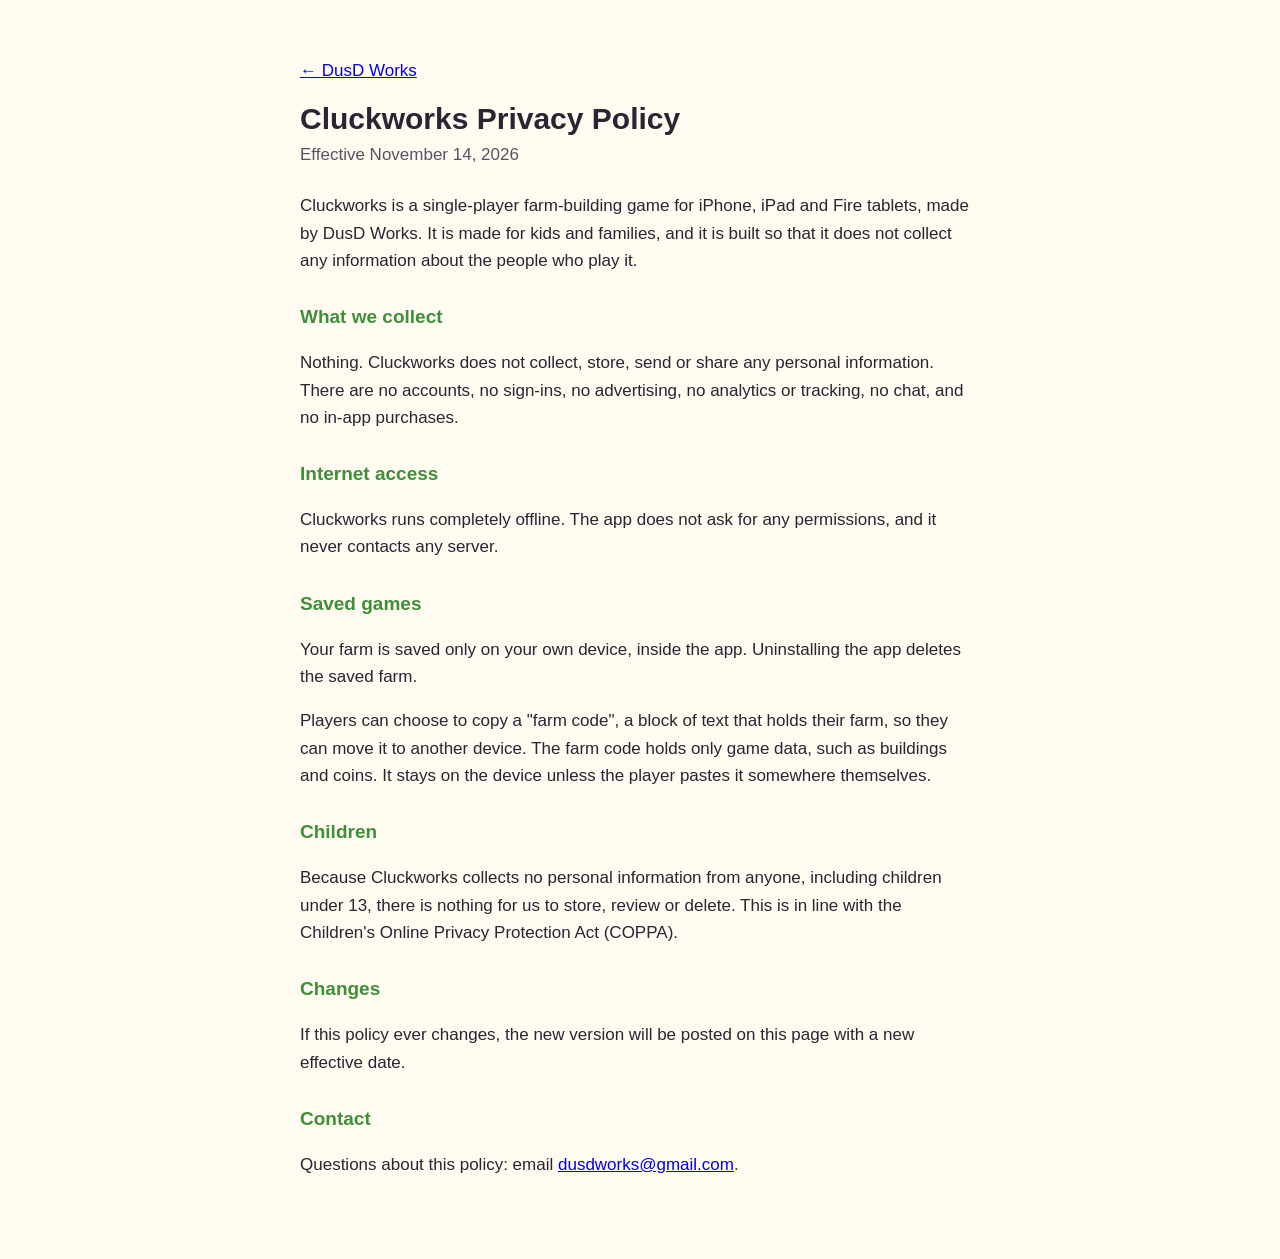
==== cluckworks/privacy/index.html @ 9c7b33c2 "Host the Cluckworks privacy policy on the studio site The Cluckworks repo is going private, so its G" ====
<!doctype html>
<html lang="en">
<head>
<meta charset="utf-8">
<meta name="viewport" content="width=device-width,initial-scale=1">
<title>Cluckworks Privacy Policy</title>
<link rel="icon" href="../../assets/dw.svg" type="image/svg+xml">
<style>
  :root{--ink:#2A2433;--soft:#5B5165;--paper:#FFFBF0;--leaf:#3F8F3A}
  body{margin:0;background:var(--paper);color:var(--ink);font:17px/1.6 -apple-system,BlinkMacSystemFont,"Segoe UI",Roboto,Helvetica,Arial,sans-serif}
  main{max-width:680px;margin:0 auto;padding:40px 16px 64px}
  h1{font-size:30px;line-height:1.2;margin:0 0 4px}
  h2{font-size:19px;margin:28px 0 6px;color:var(--leaf)}
  .date{color:var(--soft);margin:0 0 24px}
  ul{padding-left:22px}
</style>
</head>
<body>
<main>
  <p><a href="../../">&larr; DusD Works</a></p>
  <h1>Cluckworks Privacy Policy</h1>
  <p class="date">Effective November 14, 2026</p>

  <p>Cluckworks is a single-player farm-building game for iPhone, iPad and Fire tablets, made by DusD Works. It is made for kids and families, and it is built so that it does not collect any information about the people who play it.</p>

  <h2>What we collect</h2>
  <p>Nothing. Cluckworks does not collect, store, send or share any personal information. There are no accounts, no sign-ins, no advertising, no analytics or tracking, no chat, and no in-app purchases.</p>

  <h2>Internet access</h2>
  <p>Cluckworks runs completely offline. The app does not ask for any permissions, and it never contacts any server.</p>

  <h2>Saved games</h2>
  <p>Your farm is saved only on your own device, inside the app. Uninstalling the app deletes the saved farm.</p>
  <p>Players can choose to copy a "farm code", a block of text that holds their farm, so they can move it to another device. The farm code holds only game data, such as buildings and coins. It stays on the device unless the player pastes it somewhere themselves.</p>

  <h2>Children</h2>
  <p>Because Cluckworks collects no personal information from anyone, including children under 13, there is nothing for us to store, review or delete. This is in line with the Children's Online Privacy Protection Act (COPPA).</p>

  <h2>Changes</h2>
  <p>If this policy ever changes, the new version will be posted on this page with a new effective date.</p>

  <h2>Contact</h2>
  <p>Questions about this policy: email <a href="mailto:dusdworks@gmail.com">dusdworks@gmail.com</a>.</p>
</main>
</body>
</html>
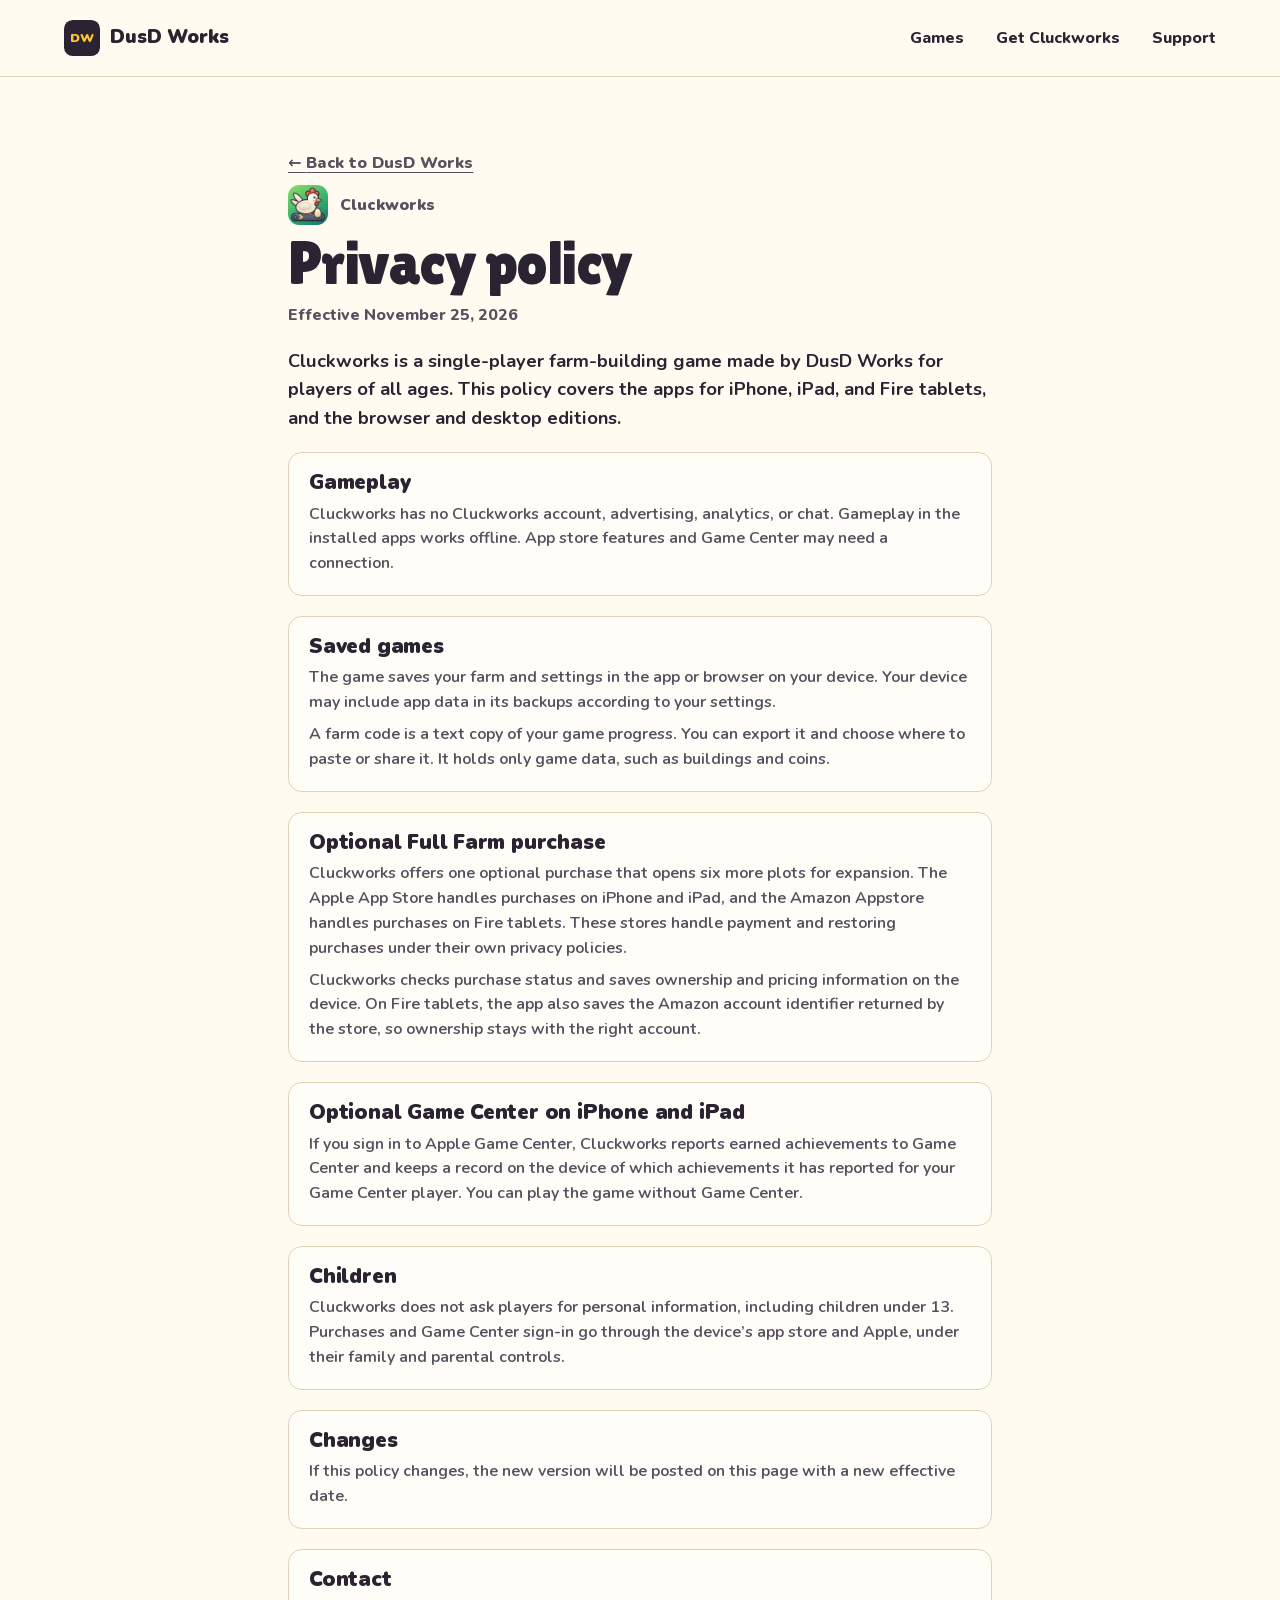
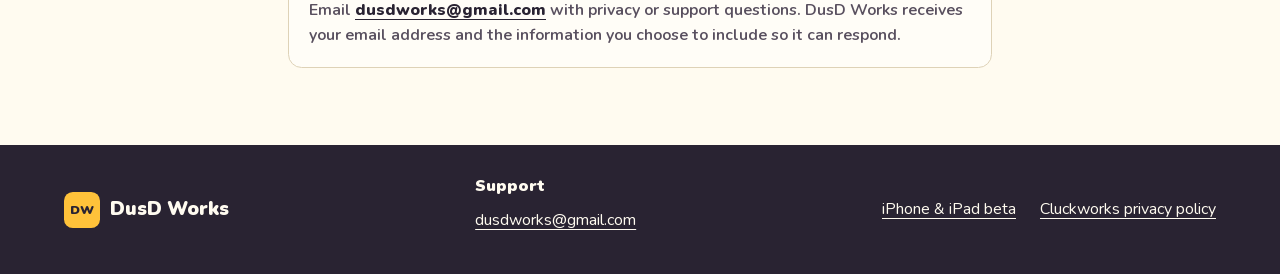
==== commit b936eeed: "Sync the studio site with where Cluckworks is now Drop the dead browser play and Fire APK links, add" ====
--- a/cluckworks/privacy/index.html
+++ b/cluckworks/privacy/index.html
@@ -1,46 +1,90 @@
 <!doctype html>
 <html lang="en">
 <head>
-<meta charset="utf-8">
-<meta name="viewport" content="width=device-width,initial-scale=1">
-<title>Cluckworks Privacy Policy</title>
-<link rel="icon" href="../../assets/dw.svg" type="image/svg+xml">
-<style>
-  :root{--ink:#2A2433;--soft:#5B5165;--paper:#FFFBF0;--leaf:#3F8F3A}
-  body{margin:0;background:var(--paper);color:var(--ink);font:17px/1.6 -apple-system,BlinkMacSystemFont,"Segoe UI",Roboto,Helvetica,Arial,sans-serif}
-  main{max-width:680px;margin:0 auto;padding:40px 16px 64px}
-  h1{font-size:30px;line-height:1.2;margin:0 0 4px}
-  h2{font-size:19px;margin:28px 0 6px;color:var(--leaf)}
-  .date{color:var(--soft);margin:0 0 24px}
-  ul{padding-left:22px}
-</style>
+  <meta charset="utf-8">
+  <meta name="viewport" content="width=device-width, initial-scale=1">
+  <meta name="theme-color" content="#fffbf0">
+  <title>Cluckworks Privacy Policy | DusD Works</title>
+  <meta name="description" content="How Cluckworks handles your information: no accounts, ads, analytics, or chat. Your farm saves on your device.">
+  <link rel="canonical" href="https://dusd24.github.io/dusd-works/cluckworks/privacy/">
+  <link rel="icon" href="../../assets/dw.svg" type="image/svg+xml">
+  <link rel="stylesheet" href="../../site.css">
 </head>
-<body>
-<main>
-  <p><a href="../../">&larr; DusD Works</a></p>
-  <h1>Cluckworks Privacy Policy</h1>
-  <p class="date">Effective November 14, 2026</p>
+<body id="top">
+  <a class="skip-link" href="#main">Skip to content</a>
+  <header class="site-header">
+    <div class="wrap header-inner">
+      <a class="wordmark" href="../../"><span class="mark" aria-hidden="true">DW</span>DusD Works</a>
+      <nav aria-label="Main navigation">
+        <a href="../../#games">Games</a>
+        <a href="../../#get">Get Cluckworks</a>
+        <a href="#support">Support</a>
+      </nav>
+    </div>
+  </header>
 
-  <p>Cluckworks is a single-player farm-building game for iPhone, iPad and Fire tablets, made by DusD Works. It is made for kids and families, and it is built so that it does not collect any information about the people who play it.</p>
+  <main id="main" class="doc">
+    <div class="wrap doc-inner">
+      <a class="back" href="../../"><span aria-hidden="true">←&nbsp;</span>Back to DusD Works</a>
+      <div class="game-label">
+        <img src="../../assets/media/cluckworks-icon.webp" width="40" height="40" alt="">
+        <span>Cluckworks</span>
+      </div>
+      <h1>Privacy policy</h1>
+      <p class="updated">Effective November 25, 2026</p>
+      <p class="lead">Cluckworks is a single-player farm-building game made by DusD Works for players of all ages. This policy covers the apps for iPhone, iPad, and Fire tablets, and the browser and desktop editions.</p>
 
-  <h2>What we collect</h2>
-  <p>Nothing. Cluckworks does not collect, store, send or share any personal information. There are no accounts, no sign-ins, no advertising, no analytics or tracking, no chat, and no in-app purchases.</p>
+      <section aria-labelledby="gameplay">
+        <h2 id="gameplay">Gameplay</h2>
+        <p>Cluckworks has no Cluckworks account, advertising, analytics, or chat. Gameplay in the installed apps works offline. App store features and Game Center may need a connection.</p>
+      </section>
 
-  <h2>Internet access</h2>
-  <p>Cluckworks runs completely offline. The app does not ask for any permissions, and it never contacts any server.</p>
+      <section aria-labelledby="saves">
+        <h2 id="saves">Saved games</h2>
+        <p>The game saves your farm and settings in the app or browser on your device. Your device may include app data in its backups according to your settings.</p>
+        <p>A farm code is a text copy of your game progress. You can export it and choose where to paste or share it. It holds only game data, such as buildings and coins.</p>
+      </section>
 
-  <h2>Saved games</h2>
-  <p>Your farm is saved only on your own device, inside the app. Uninstalling the app deletes the saved farm.</p>
-  <p>Players can choose to copy a "farm code", a block of text that holds their farm, so they can move it to another device. The farm code holds only game data, such as buildings and coins. It stays on the device unless the player pastes it somewhere themselves.</p>
+      <section aria-labelledby="purchase">
+        <h2 id="purchase">Optional Full Farm purchase</h2>
+        <p>Cluckworks offers one optional purchase that opens six more plots for expansion. The Apple App Store handles purchases on iPhone and iPad, and the Amazon Appstore handles purchases on Fire tablets. These stores handle payment and restoring purchases under their own privacy policies.</p>
+        <p>Cluckworks checks purchase status and saves ownership and pricing information on the device. On Fire tablets, the app also saves the Amazon account identifier returned by the store, so ownership stays with the right account.</p>
+      </section>
 
-  <h2>Children</h2>
-  <p>Because Cluckworks collects no personal information from anyone, including children under 13, there is nothing for us to store, review or delete. This is in line with the Children's Online Privacy Protection Act (COPPA).</p>
+      <section aria-labelledby="game-center">
+        <h2 id="game-center">Optional Game Center on iPhone and iPad</h2>
+        <p>If you sign in to Apple Game Center, Cluckworks reports earned achievements to Game Center and keeps a record on the device of which achievements it has reported for your Game Center player. You can play the game without Game Center.</p>
+      </section>
 
-  <h2>Changes</h2>
-  <p>If this policy ever changes, the new version will be posted on this page with a new effective date.</p>
+      <section aria-labelledby="children">
+        <h2 id="children">Children</h2>
+        <p>Cluckworks does not ask players for personal information, including children under 13. Purchases and Game Center sign-in go through the device’s app store and Apple, under their family and parental controls.</p>
+      </section>
 
-  <h2>Contact</h2>
-  <p>Questions about this policy: email <a href="mailto:dusdworks@gmail.com">dusdworks@gmail.com</a>.</p>
-</main>
+      <section aria-labelledby="changes">
+        <h2 id="changes">Changes</h2>
+        <p>If this policy changes, the new version will be posted on this page with a new effective date.</p>
+      </section>
+
+      <section aria-labelledby="contact">
+        <h2 id="contact">Contact</h2>
+        <p>Email <a href="mailto:dusdworks@gmail.com">dusdworks@gmail.com</a> with privacy or support questions. DusD Works receives your email address and the information you choose to include so it can respond.</p>
+      </section>
+    </div>
+  </main>
+
+  <footer id="support" class="site-footer">
+    <div class="wrap footer-inner">
+      <a class="wordmark" href="../../"><span class="mark" aria-hidden="true">DW</span>DusD Works</a>
+      <div class="footer-support">
+        <h2>Support</h2>
+        <a href="mailto:dusdworks@gmail.com">dusdworks@gmail.com</a>
+      </div>
+      <div class="footer-links">
+        <a href="https://testflight.apple.com/join/qPsj7JEH">iPhone &amp; iPad beta</a>
+        <a href="./" aria-current="page">Cluckworks privacy policy</a>
+      </div>
+    </div>
+  </footer>
 </body>
 </html>
--- a/site.css
+++ b/site.css
@@ -0,0 +1,234 @@
+@font-face {
+  font-family: Nunito;
+  src: url("assets/fonts/Nunito-latin.woff2") format("woff2");
+  font-weight: 200 1000;
+  font-display: swap;
+}
+
+@font-face {
+  font-family: "Lilita One";
+  src: url("assets/fonts/LilitaOne-latin.woff2") format("woff2");
+  font-display: swap;
+}
+
+:root {
+  color-scheme: light;
+  --ink: #292332;
+  --muted: #59505f;
+  --paper: #fffbf0;
+  --cream: #faf0d8;
+  --line: #ded2b7;
+  --yellow: #ffc23a;
+  --focus: #67449a;
+  font-family: Nunito, system-ui, sans-serif;
+  color: var(--ink);
+  background: var(--paper);
+}
+
+* { box-sizing: border-box; }
+body { margin: 0; line-height: 1.55; }
+a { color: inherit; text-underline-offset: .24em; }
+a:hover { text-decoration-thickness: 2px; }
+img { display: block; max-width: 100%; height: auto; }
+[hidden] { display: none !important; }
+:focus-visible { outline: 3px solid var(--focus); outline-offset: 4px; }
+.wrap { width: min(100% - 2.5rem, 72rem); margin-inline: auto; }
+
+.skip-link {
+  position: absolute;
+  z-index: 2;
+  padding: .75rem 1rem;
+  color: var(--ink);
+  background: var(--yellow);
+  transform: translateY(-150%);
+}
+
+.skip-link:focus { transform: translateY(0); }
+.site-header { border-bottom: 1px solid var(--line); }
+.header-inner, .footer-inner { display: flex; align-items: center; justify-content: space-between; gap: 1rem 2rem; }
+.header-inner { min-height: 4.75rem; }
+.wordmark { display: inline-flex; align-items: center; gap: .65rem; font-size: 1.18rem; font-weight: 950; text-decoration: none; white-space: nowrap; }
+.mark { display: grid; place-items: center; width: 2.25rem; height: 2.25rem; border-radius: .55rem; background: var(--ink); color: var(--yellow); font-size: .78rem; letter-spacing: -.035em; }
+nav { display: flex; gap: clamp(.8rem, 3vw, 2rem); }
+nav a { display: grid; align-items: center; min-height: 44px; font-weight: 800; text-decoration: none; }
+nav a:hover { text-decoration: underline; }
+
+.hero {
+  border-bottom: 1px solid var(--line);
+  background-color: var(--cream);
+  background-image:
+    linear-gradient(90deg, #7453370b 1px, transparent 1px),
+    linear-gradient(#7453370b 1px, transparent 1px);
+  background-size: 2.25rem 2.25rem;
+}
+
+.hero-grid {
+  display: grid;
+  grid-template-columns: minmax(0, .84fr) minmax(0, 1.16fr);
+  align-items: center;
+  gap: clamp(2.25rem, 4.5vw, 4rem);
+  padding-block: clamp(3rem, 6.8vw, 6.5rem);
+}
+
+.game-label { display: flex; align-items: center; gap: .75rem; color: var(--muted); font-weight: 900; }
+.game-label img { border-radius: .7rem; }
+h1, h2, h3, p, figure { margin: 0; }
+h1 {
+  margin-top: .7rem;
+  font: 400 clamp(3.2rem, 6.8vw, 6rem)/.99 "Lilita One", Nunito, sans-serif;
+  letter-spacing: -.025em;
+}
+
+.tagline { max-width: 25rem; margin-top: .9rem; font-size: clamp(1.4rem, 2.4vw, 2rem); font-weight: 950; line-height: 1.15; }
+.intro { max-width: 29rem; margin-top: .85rem; color: var(--muted); font-size: 1.03rem; font-weight: 650; }
+.play-link {
+  display: inline-flex;
+  align-items: center;
+  justify-content: center;
+  gap: .85rem;
+  min-height: 3.25rem;
+  margin-top: 1.55rem;
+  padding: .55rem 1rem;
+  border: 2px solid var(--ink);
+  border-radius: .65rem;
+  background: var(--yellow);
+  box-shadow: 0 4px 0 var(--ink);
+  font-weight: 950;
+  text-decoration: none;
+}
+
+.play-link:hover { background: #ffd46c; }
+.play-link span { font-size: 1.25rem; }
+.download-link { display: table; margin-top: .9rem; padding-block: .4rem; color: var(--muted); font-size: .94rem; font-weight: 800; }
+.video-frame {
+  overflow: hidden;
+  aspect-ratio: 16 / 9;
+  border: 3px solid var(--ink);
+  border-radius: 1rem;
+  background: var(--ink);
+  box-shadow: 0 6px 0 #29233222;
+}
+
+.trailer-launch { position: relative; display: block; width: 100%; height: 100%; text-decoration: none; }
+.trailer-launch[role="button"] { cursor: pointer; }
+.trailer-launch img { width: 100%; height: 100%; object-fit: cover; }
+.watch {
+  position: absolute;
+  bottom: .85rem;
+  left: .85rem;
+  display: inline-flex;
+  align-items: center;
+  gap: .4rem;
+  min-height: 44px;
+  padding: .45rem .75rem;
+  border: 1px solid #ffffff45;
+  border-radius: .6rem;
+  background: var(--ink);
+  color: white;
+  font-weight: 900;
+}
+
+.play-icon { color: var(--yellow); font-size: .85em; }
+.duration { font-size: .85em; font-weight: 750; color: #eee1c7; }
+.trailer-launch:hover .watch { background: #433650; }
+.trailer-launch:focus-visible, video:focus-visible { outline: 4px solid var(--yellow); outline-offset: -5px; }
+video { display: block; width: 100%; height: 100%; }
+.trailer-error { margin-top: .7rem; }
+.trailer-description { margin-top: .75rem; color: var(--muted); font-size: .93rem; }
+.trailer-description summary { width: fit-content; padding-block: .35rem; cursor: pointer; font-weight: 800; }
+.trailer-description p { max-width: 64ch; margin-top: .35rem; }
+
+.farm { padding-block: clamp(2.75rem, 5vw, 4.5rem); }
+h2 { font-size: clamp(1.55rem, 3vw, 2.4rem); font-weight: 950; line-height: 1.13; letter-spacing: -.025em; }
+.farm-grid { display: grid; grid-template-columns: repeat(3, minmax(0, 1fr)); gap: 1.25rem; margin-top: 1.35rem; }
+.farm-grid figure { overflow: hidden; border: 1px solid var(--line); border-radius: .85rem; background: #fffdf7; }
+.farm-grid img { width: 100%; border-bottom: 1px solid var(--line); }
+figcaption { padding: 1rem 1.1rem 1.2rem; }
+figcaption h3 { font-size: 1.15rem; font-weight: 950; line-height: 1.25; }
+figcaption p { margin-top: .35rem; color: var(--muted); font-weight: 650; }
+.in-development { border-top: 1px solid var(--line); }
+.development-inner { padding-block: clamp(2.5rem, 5vw, 4.1rem); }
+.development-grid { display: grid; grid-template-columns: repeat(2, minmax(0, 1fr)); gap: 1.25rem; margin-top: 1.35rem; }
+.development-card {
+  display: grid;
+  grid-template-rows: auto 1fr auto;
+  justify-items: start;
+  gap: .5rem;
+  padding: clamp(1.1rem, 2.3vw, 1.7rem);
+  border: 1px solid var(--line);
+  border-radius: .85rem;
+  background: #fffdf7;
+}
+.development-card h3 { font-size: clamp(1.25rem, 2.5vw, 1.6rem); font-weight: 950; line-height: 1.2; }
+.development-card p { max-width: 48ch; color: var(--muted); font-weight: 650; }
+.development-card a { display: inline-flex; align-items: center; gap: .4rem; min-height: 44px; font-weight: 900; }
+.studio { border-top: 1px solid var(--line); background: var(--cream); }
+.studio-inner { display: grid; grid-template-columns: minmax(0, .8fr) minmax(0, 1.2fr); align-items: start; gap: .8rem 2rem; padding-block: clamp(2.5rem, 5vw, 4.1rem); }
+.studio p { max-width: 53ch; color: var(--muted); font-size: 1.12rem; font-weight: 700; }
+.site-footer { padding-block: 2rem; background: var(--ink); color: var(--paper); }
+.site-footer a:focus-visible { outline-color: var(--yellow); }
+.site-footer .mark { background: var(--yellow); color: var(--ink); }
+.site-footer h2 { margin-bottom: .2rem; font-size: 1rem; letter-spacing: normal; }
+.site-footer a:not(.wordmark) { display: inline-flex; align-items: center; min-height: 44px; }
+
+.store-note { margin-top: .95rem; color: var(--muted); font-size: .94rem; font-weight: 750; }
+.store-note a { display: inline-block; padding-block: .3rem; font-weight: 850; color: var(--ink); }
+
+.facts { display: grid; grid-template-columns: repeat(4, minmax(0, 1fr)); gap: 1.25rem; margin: 1.5rem 0 0; padding: 0; list-style: none; }
+.facts li { padding: .85rem 1.1rem; border: 1px dashed var(--line); border-radius: .85rem; color: var(--muted); font-weight: 750; }
+.facts strong { display: block; color: var(--ink); font: 400 2rem/1.05 "Lilita One", Nunito, sans-serif; }
+
+.get { border-top: 1px solid var(--line); background: var(--cream); }
+.get-inner { padding-block: clamp(2.5rem, 5vw, 4.1rem); }
+.get-intro { max-width: 58ch; margin-top: .6rem; color: var(--muted); font-size: 1.08rem; font-weight: 700; }
+.platform-grid { display: grid; grid-template-columns: repeat(3, minmax(0, 1fr)); gap: 1.25rem; margin-top: 1.35rem; }
+.platform-card {
+  display: grid;
+  grid-template-rows: auto auto 1fr auto;
+  justify-items: start;
+  gap: .5rem;
+  padding: clamp(1.1rem, 2.3vw, 1.5rem);
+  border: 1px solid var(--line);
+  border-radius: .85rem;
+  background: #fffdf7;
+}
+.platform-card h3 { font-size: clamp(1.25rem, 2.5vw, 1.5rem); font-weight: 950; line-height: 1.2; }
+.platform-card p { color: var(--muted); font-weight: 650; }
+.platform-card a { display: inline-flex; align-items: center; gap: .4rem; min-height: 44px; font-weight: 900; }
+.status { padding: .15rem .6rem; border: 1.5px solid var(--ink); border-radius: 99rem; font-size: .8rem; font-weight: 900; }
+.status-live { background: #bfe6b0; }
+.status-beta { background: var(--yellow); }
+.status-dev { background: #e7dcf5; }
+
+.footer-links { display: flex; flex-wrap: wrap; gap: 0 1.5rem; }
+
+/* Policy and other text pages */
+.doc { padding-block: clamp(2.25rem, 5vw, 4rem) clamp(3rem, 6vw, 5rem); }
+.doc-inner { max-width: 44rem; }
+.doc .back { display: inline-flex; align-items: center; min-height: 44px; color: var(--muted); font-weight: 850; }
+.doc h1 { margin-top: .5rem; font-size: clamp(2.4rem, 6vw, 3.8rem); }
+.doc .updated { margin-top: .6rem; color: var(--muted); font-weight: 800; }
+.doc .lead { margin-top: 1.2rem; font-size: 1.15rem; font-weight: 700; }
+.doc section { margin-top: 1.25rem; padding: 1.1rem 1.25rem 1.2rem; border: 1px solid var(--line); border-radius: .85rem; background: #fffdf7; }
+.doc h2 { font-size: 1.3rem; letter-spacing: -.01em; }
+.doc section p { margin-top: .45rem; color: var(--muted); font-weight: 650; }
+.doc section p a { color: var(--ink); font-weight: 850; }
+
+@media (max-width: 52rem) {
+  .hero-grid { grid-template-columns: 1fr; }
+  .hero-copy, .trailer { width: min(100%, 40rem); }
+  .hero-grid { justify-items: center; }
+}
+
+@media (max-width: 47.99rem) {
+  .farm { max-width: 34rem; }
+  .farm-grid, .development-grid, .platform-grid, .studio-inner { grid-template-columns: 1fr; }
+  .facts { grid-template-columns: repeat(2, minmax(0, 1fr)); }
+  .footer-inner { align-items: flex-start; flex-direction: column; }
+}
+
+@media (max-width: 29rem) {
+  .header-inner { flex-wrap: wrap; gap: .2rem 1rem; padding-block: .65rem .2rem; }
+  .header-inner nav { width: 100%; }
+  h1 { font-size: clamp(2.6rem, 12vw, 3.6rem); }
+}
